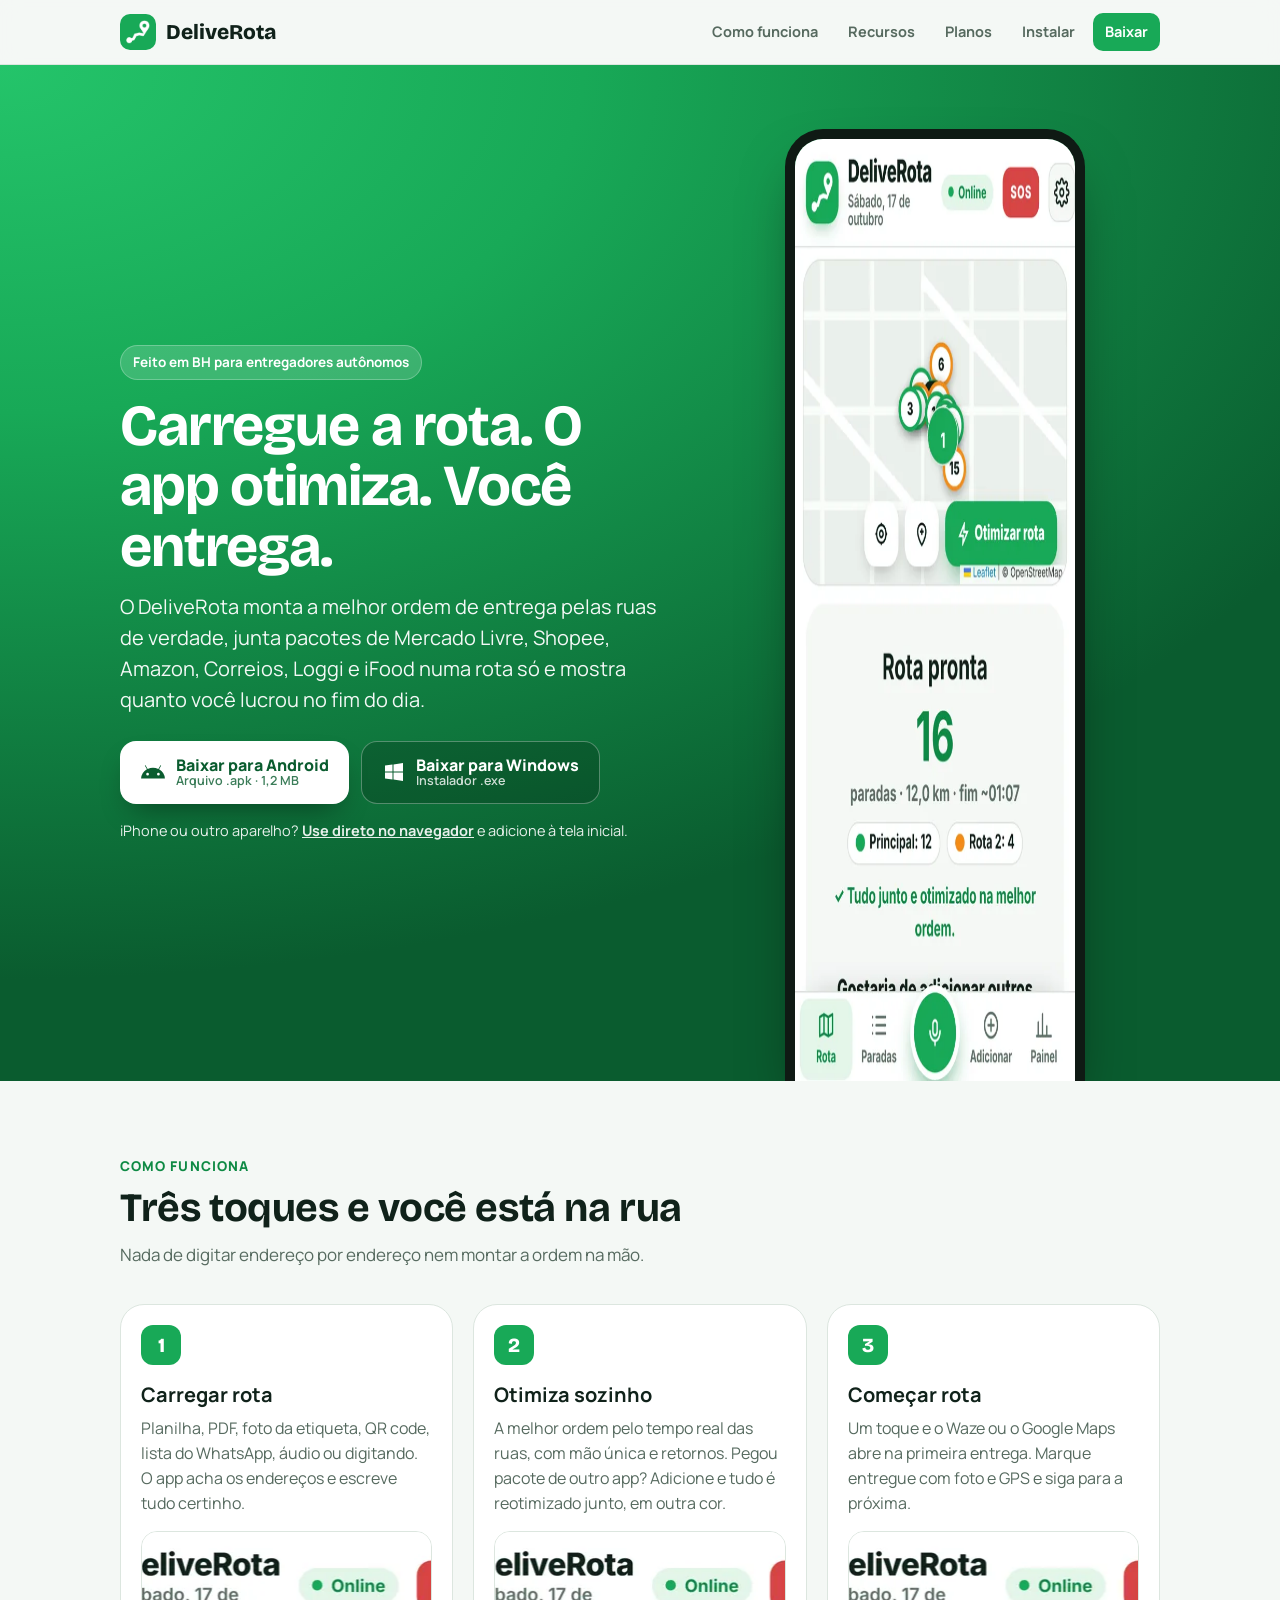
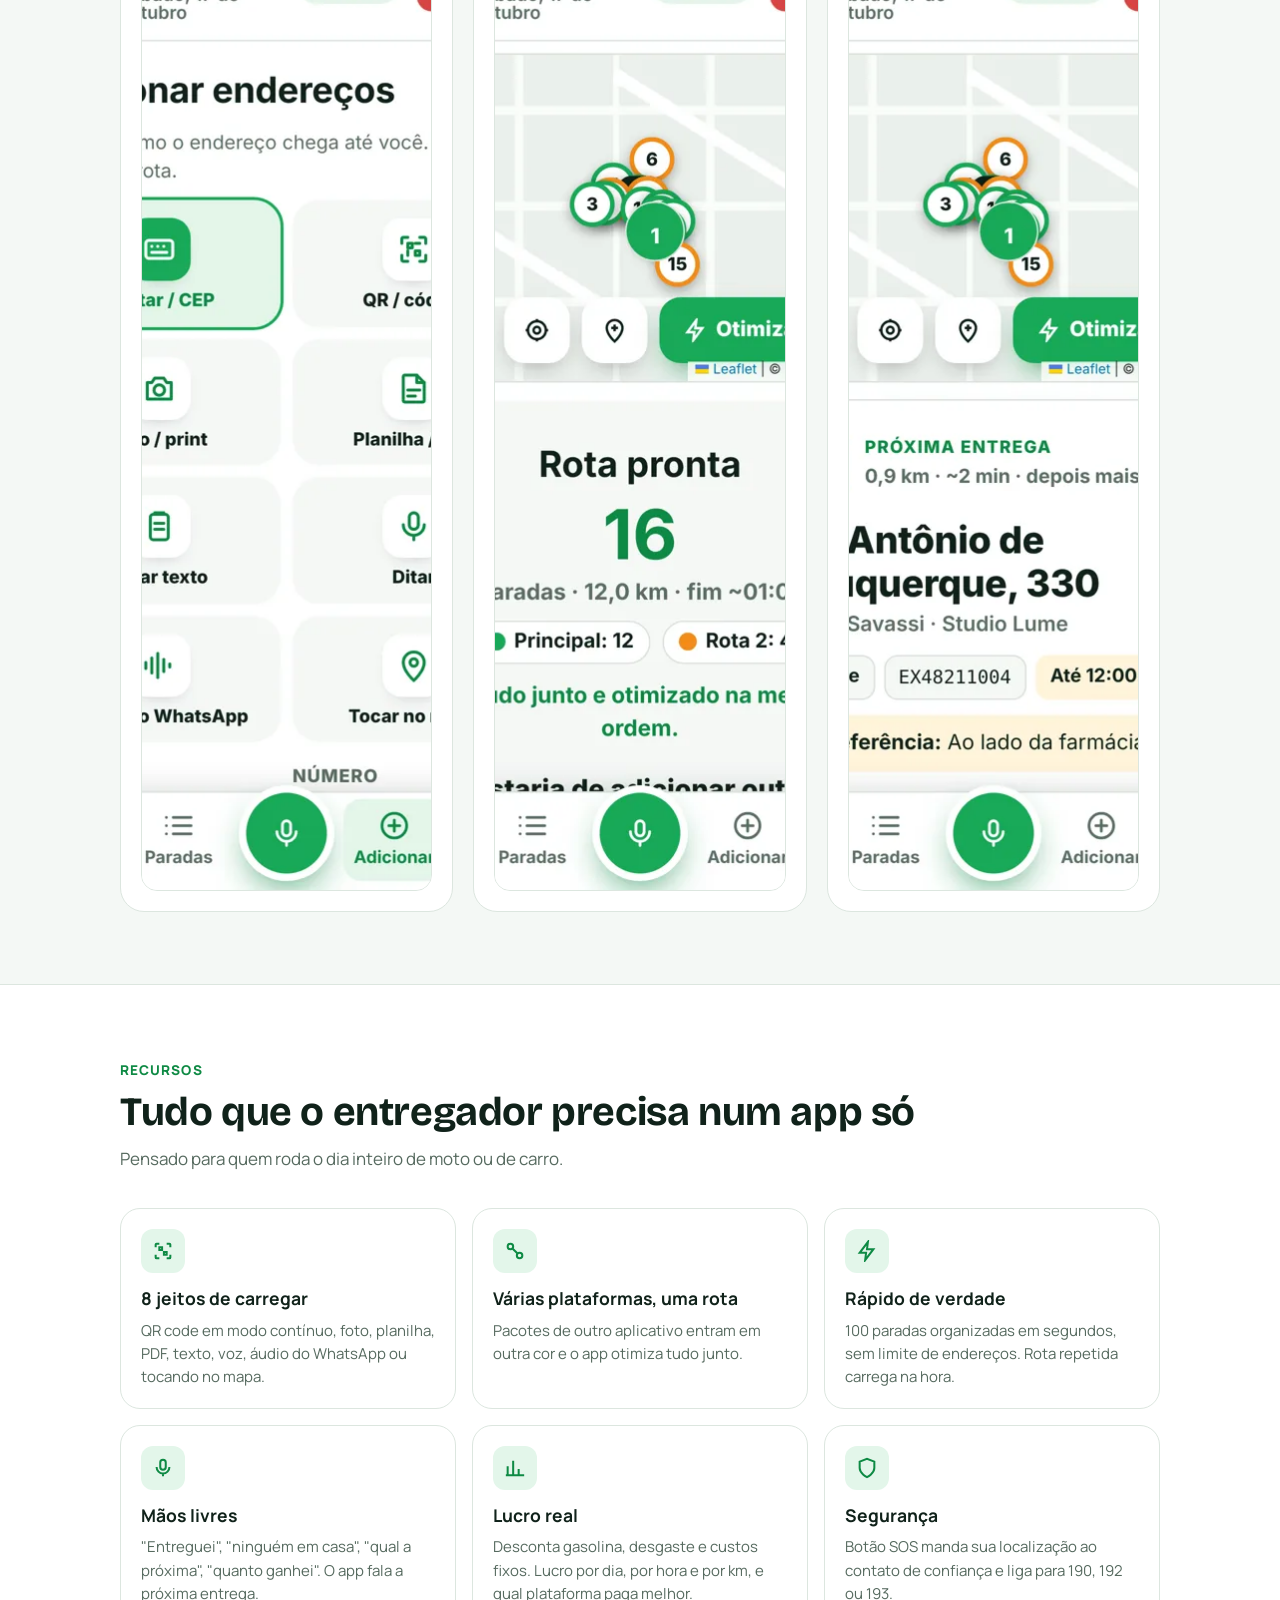
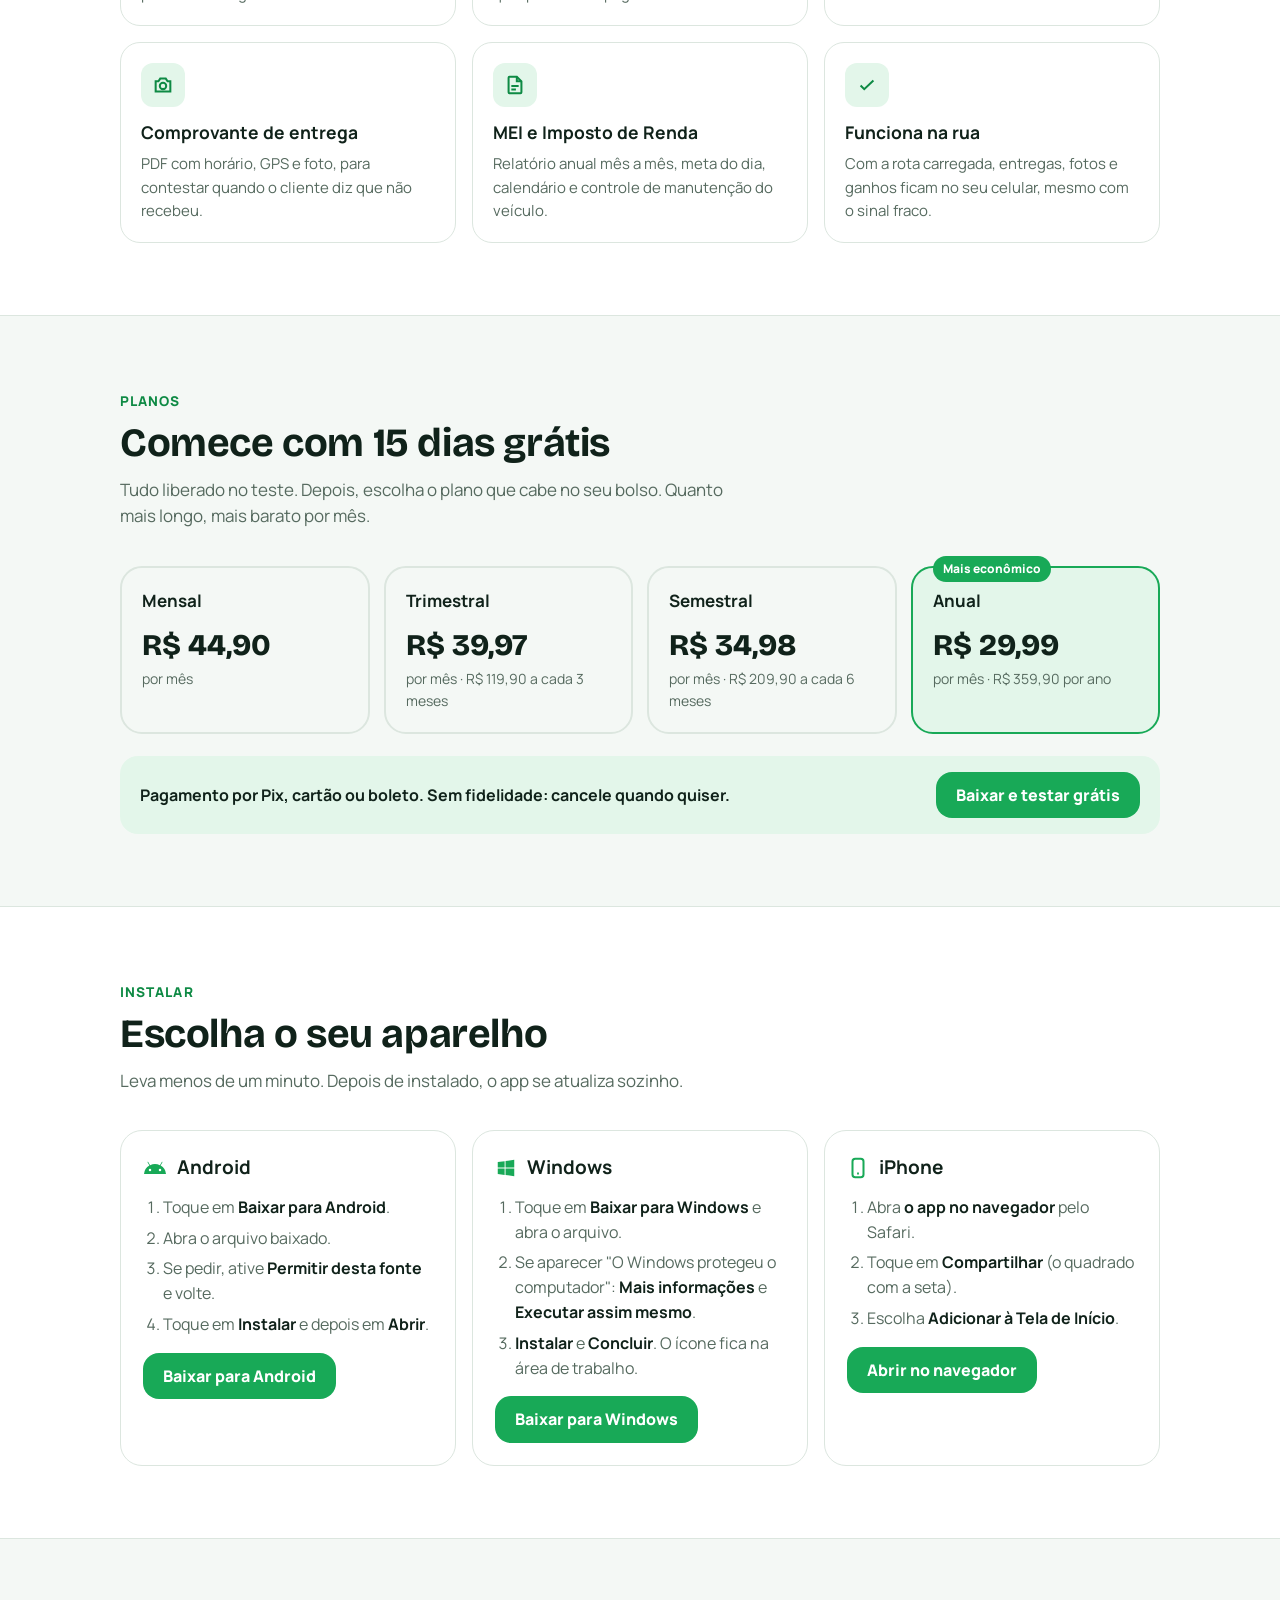
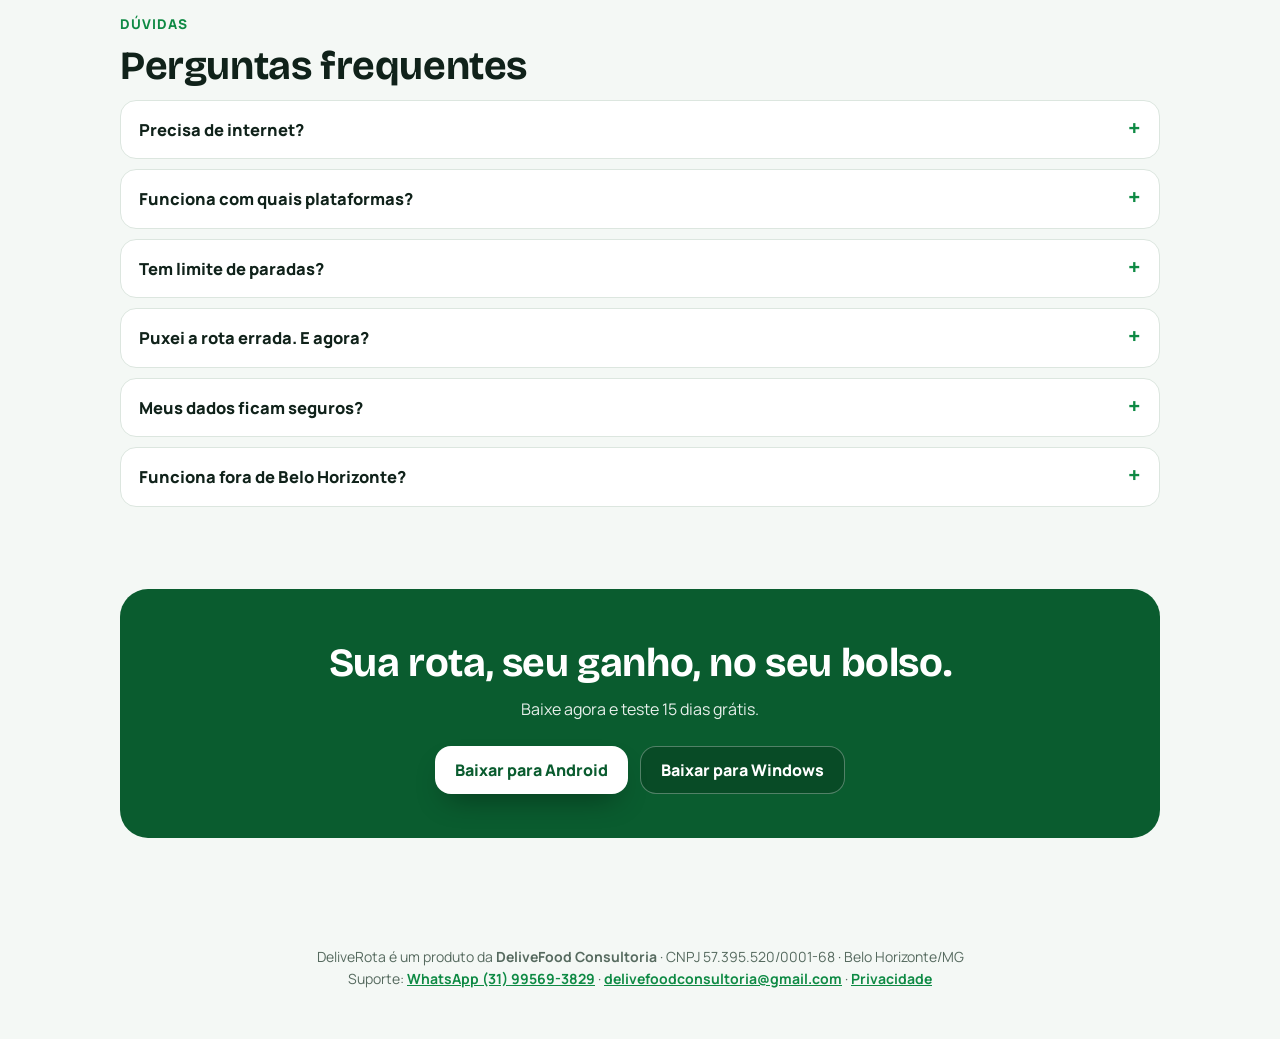
==== baixar/index.html @ e8d003d7 "Página de download do DeliveRota (/baixar) - Apresentação do app, como funciona, recursos, planos, i" ====
<!doctype html>
<html lang="pt-BR">
<head>
<meta charset="utf-8">
<meta name="viewport" content="width=device-width,initial-scale=1">
<title>DeliveRota · App de rotas para entregadores</title>
<meta name="description" content="Carregue a rota por planilha, PDF, foto, QR code ou WhatsApp. O DeliveRota otimiza sozinho pelas ruas e você começa a entregar. Baixe para Android e Windows.">
<meta name="theme-color" content="#18A957">
<link rel="icon" href="../icons/icon-192.png">
<meta property="og:title" content="DeliveRota · App de rotas para entregadores">
<meta property="og:description" content="Carregue a rota, o app otimiza sozinho e você começa a entregar.">
<meta property="og:image" content="https://delivefoodconsultoria2-dotcom.github.io/baixar/img/2-rota-pronta.webp">
<link rel="preconnect" href="https://fonts.googleapis.com"><link rel="preconnect" href="https://fonts.gstatic.com" crossorigin>
<link href="https://fonts.googleapis.com/css2?family=Bricolage+Grotesque:opsz,wght@12..96,700;12..96,800&family=Manrope:wght@500;600;700;800&display=swap" rel="stylesheet">
<style>
:root{--g:#18A957;--gs:#0E8A44;--gd:#0A5C2F;--soft:#E3F6EA;--ink:#10221A;--mut:#566A5F;--bg:#F4F8F5;--card:#fff;--line:#DCE6DF;--org:#F28C18;--disp:"Bricolage Grotesque",system-ui,sans-serif;--body:Manrope,system-ui,-apple-system,"Segoe UI",Roboto,sans-serif;color-scheme:light}
@media (prefers-color-scheme:dark){:root:not([data-theme="light"]){--soft:#12301F;--ink:#E6F1EA;--mut:#9DB2A5;--bg:#0B1510;--card:#14221A;--line:#26382D;--gs:#5BE08F;color-scheme:dark}}
:root[data-theme="dark"]{--soft:#12301F;--ink:#E6F1EA;--mut:#9DB2A5;--bg:#0B1510;--card:#14221A;--line:#26382D;--gs:#5BE08F;color-scheme:dark}
*{box-sizing:border-box}html{scroll-behavior:smooth}
body{margin:0;background:var(--bg);color:var(--ink);font-family:var(--body);line-height:1.55;-webkit-font-smoothing:antialiased}
a{color:inherit}img{max-width:100%;display:block}
.wrap{max-width:1080px;margin:0 auto;padding:0 20px}
header{position:sticky;top:0;z-index:5;background:color-mix(in srgb,var(--bg) 88%,transparent);backdrop-filter:blur(10px);border-bottom:1px solid var(--line)}
header .wrap{display:flex;align-items:center;gap:12px;height:64px}
.brand{display:flex;align-items:center;gap:10px;text-decoration:none;font-family:var(--disp);font-weight:800;font-size:21px}
.brand img{width:36px;height:36px;border-radius:10px}
header nav{margin-left:auto;display:flex;gap:6px;align-items:center}
header nav a{text-decoration:none;font-weight:700;font-size:14.5px;padding:8px 12px;border-radius:10px;color:var(--mut)}
header nav a.cta{background:var(--g);color:#fff}
@media (max-width:640px){header nav a:not(.cta){display:none}}
.hero{background:radial-gradient(120% 90% at 0% 0%,#24C46A 0%,var(--g) 38%,var(--gd) 100%);color:#fff;overflow:hidden}
.hero .wrap{display:grid;grid-template-columns:1.1fr .9fr;gap:40px;align-items:center;padding-top:56px;padding-bottom:0}
.tag{display:inline-block;background:rgba(255,255,255,.16);border:1px solid rgba(255,255,255,.25);padding:6px 12px;border-radius:99px;font-weight:700;font-size:13.5px}
.hero h1{font-family:var(--disp);font-size:clamp(34px,5.4vw,58px);line-height:1.04;margin:16px 0 14px;letter-spacing:-.02em}
.hero p.lead{font-size:clamp(17px,2vw,20px);opacity:.95;margin:0 0 26px;max-width:540px}
.dl{display:flex;flex-wrap:wrap;gap:12px}
.btn{display:inline-flex;align-items:center;gap:10px;text-decoration:none;font-weight:800;border-radius:16px;padding:14px 20px;font-size:16px;line-height:1.15;border:0;cursor:pointer}
.btn small{display:block;font-weight:600;font-size:12.5px;opacity:.8}
.btn.white{background:#fff;color:var(--gd);box-shadow:0 14px 30px -12px rgba(0,0,0,.45)}
.btn.glass{background:rgba(0,0,0,.18);color:#fff;border:1px solid rgba(255,255,255,.3)}
.btn.green{background:var(--g);color:#fff}
.btn svg{flex:none}
.hero .alt{margin-top:16px;font-size:14.5px;opacity:.9}.hero .alt a{font-weight:700}
.phone{justify-self:center;width:min(300px,78vw);border-radius:38px 38px 0 0;border:10px solid #0F1A14;border-bottom:0;overflow:hidden;box-shadow:0 30px 60px -20px rgba(0,0,0,.55);transform:translateY(8px)}
@media (max-width:820px){.hero .wrap{grid-template-columns:1fr;padding-top:40px}.phone{width:min(270px,72vw)}}
section{padding:72px 0}
.kick{color:var(--gs);font-weight:800;font-size:13.5px;letter-spacing:.08em;text-transform:uppercase}
h2{font-family:var(--disp);font-size:clamp(28px,3.6vw,40px);line-height:1.1;margin:8px 0 12px;letter-spacing:-.01em}
.sub{color:var(--mut);font-size:17px;max-width:640px;margin:0 0 36px}
.steps{display:grid;grid-template-columns:repeat(3,1fr);gap:20px}
.step{background:var(--card);border:1px solid var(--line);border-radius:24px;padding:20px;display:flex;flex-direction:column}
.step .n{width:40px;height:40px;border-radius:12px;background:var(--g);color:#fff;display:grid;place-items:center;font-family:var(--disp);font-weight:800;font-size:20px}
.step h3{font-size:20px;margin:14px 0 6px}.step p{color:var(--mut);margin:0 0 16px}
.step img{border-radius:16px;border:1px solid var(--line);margin-top:auto;aspect-ratio:9/12;object-fit:cover;object-position:top}
@media (max-width:820px){.steps{grid-template-columns:1fr}.step img{aspect-ratio:auto;max-height:420px;object-fit:cover}}
.feat{display:grid;grid-template-columns:repeat(3,1fr);gap:16px}
.f{background:var(--card);border:1px solid var(--line);border-radius:20px;padding:20px}
.f .ic{width:44px;height:44px;border-radius:12px;background:var(--soft);color:var(--gs);display:grid;place-items:center;margin-bottom:12px}
.f h3{margin:0 0 6px;font-size:17.5px}.f p{margin:0;color:var(--mut);font-size:15px}
@media (max-width:900px){.feat{grid-template-columns:1fr 1fr}}@media (max-width:560px){.feat{grid-template-columns:1fr}}
.alt-bg{background:var(--card);border-top:1px solid var(--line);border-bottom:1px solid var(--line)}
.plans{display:grid;grid-template-columns:repeat(4,1fr);gap:14px}
.p{border:2px solid var(--line);border-radius:22px;padding:20px;background:var(--bg);position:relative}
.p.best{border-color:var(--g);background:var(--soft)}
.p .badge{position:absolute;top:-12px;left:20px;background:var(--g);color:#fff;font-weight:800;font-size:12px;padding:4px 10px;border-radius:99px}
.p b{font-size:17px}.p .v{font-family:var(--disp);font-size:30px;font-weight:800;margin:8px 0 0}.p .m{color:var(--mut);font-size:14px}
@media (max-width:900px){.plans{grid-template-columns:1fr 1fr}}
.trial{margin-top:22px;display:flex;align-items:center;gap:14px;flex-wrap:wrap;background:var(--soft);border-radius:18px;padding:16px 20px;font-weight:700}
.inst{display:grid;grid-template-columns:repeat(3,1fr);gap:16px}
.i{background:var(--card);border:1px solid var(--line);border-radius:22px;padding:22px}
.i h3{display:flex;align-items:center;gap:10px;margin:0 0 12px;font-size:19px}
.i ol{margin:0 0 16px;padding-left:20px}.i li{margin:6px 0;color:var(--mut)}.i li b{color:var(--ink)}
@media (max-width:900px){.inst{grid-template-columns:1fr}}
details{background:var(--card);border:1px solid var(--line);border-radius:16px;padding:16px 18px;margin-bottom:10px}
summary{cursor:pointer;font-weight:800;font-size:16.5px;list-style:none;display:flex;justify-content:space-between;gap:10px}
summary::after{content:"+";color:var(--gs);font-size:22px;line-height:1}details[open] summary::after{content:"–"}
details p{color:var(--mut);margin:10px 0 0}
.final{background:var(--gd);color:#fff;text-align:center;border-radius:28px;padding:44px 22px}
.final h2{color:#fff}.final p{opacity:.9;margin:0 0 24px}.final .dl{justify-content:center}
footer{padding:36px 0 50px;color:var(--mut);font-size:14px;text-align:center}
footer a{font-weight:700;color:var(--gs)}
</style>
</head>
<body>
<header><div class="wrap">
  <a class="brand" href="#"><img src="../icons/icon-192.png" alt="">DeliveRota</a>
  <nav><a href="#como">Como funciona</a><a href="#recursos">Recursos</a><a href="#planos">Planos</a><a href="#instalar">Instalar</a><a class="cta" href="#instalar">Baixar</a></nav>
</div></header>

<div class="hero"><div class="wrap">
  <div>
    <span class="tag">Feito em BH para entregadores autônomos</span>
    <h1>Carregue a rota. O app otimiza. Você entrega.</h1>
    <p class="lead">O DeliveRota monta a melhor ordem de entrega pelas ruas de verdade, junta pacotes de Mercado Livre, Shopee, Amazon, Correios, Loggi e iFood numa rota só e mostra quanto você lucrou no fim do dia.</p>
    <div class="dl">
      <a class="btn white" href="DeliveRota.apk" download><svg width="26" height="26" viewBox="0 0 24 24" fill="currentColor"><path d="M17.6 9.48l1.84-3.18a.38.38 0 00-.66-.38l-1.86 3.22a11.4 11.4 0 00-9.84 0L5.22 5.92a.38.38 0 00-.66.38L6.4 9.48A10.8 10.8 0 001 18h22a10.8 10.8 0 00-5.4-8.52zM7 15.25a1.25 1.25 0 110-2.5 1.25 1.25 0 010 2.5zm10 0a1.25 1.25 0 110-2.5 1.25 1.25 0 010 2.5z"/></svg><span>Baixar para Android<small>Arquivo .apk · 1,2 MB</small></span></a>
      <a class="btn glass" href="DeliveRota-Instalador.exe" download><svg width="24" height="24" viewBox="0 0 24 24" fill="currentColor"><path d="M3 5.5l7.5-1v7H3v-6zm8.5-1.1L21 3v8.5h-9.5V4.4zM3 12.5h7.5v7L3 18.5v-6zm8.5 0H21V21l-9.5-1.4v-7.1z"/></svg><span>Baixar para Windows<small>Instalador .exe</small></span></a>
    </div>
    <p class="alt">iPhone ou outro aparelho? <a href="../">Use direto no navegador</a> e adicione à tela inicial.</p>
  </div>
  <img class="phone" src="img/2-rota-pronta.webp" alt="Tela do DeliveRota com a rota pronta: 16 paradas, rota principal em verde e rota 2 em laranja" width="540" height="960">
</div></div>

<section id="como"><div class="wrap">
  <span class="kick">Como funciona</span>
  <h2>Três toques e você está na rua</h2>
  <p class="sub">Nada de digitar endereço por endereço nem montar a ordem na mão.</p>
  <div class="steps">
    <div class="step"><span class="n">1</span><h3>Carregar rota</h3><p>Planilha, PDF, foto da etiqueta, QR code, lista do WhatsApp, áudio ou digitando. O app acha os endereços e escreve tudo certinho.</p><img src="img/4-adicionar.webp" alt="Formas de carregar a rota" loading="lazy" width="540" height="960"></div>
    <div class="step"><span class="n">2</span><h3>Otimiza sozinho</h3><p>A melhor ordem pelo tempo real das ruas, com mão única e retornos. Pegou pacote de outro app? Adicione e tudo é reotimizado junto, em outra cor.</p><img src="img/2-rota-pronta.webp" alt="Rota pronta e otimizada" loading="lazy" width="540" height="960"></div>
    <div class="step"><span class="n">3</span><h3>Começar rota</h3><p>Um toque e o Waze ou o Google Maps abre na primeira entrega. Marque entregue com foto e GPS e siga para a próxima.</p><img src="img/3-proxima-entrega.webp" alt="Próxima entrega com botão de navegar" loading="lazy" width="540" height="960"></div>
  </div>
</div></section>

<section id="recursos" class="alt-bg"><div class="wrap">
  <span class="kick">Recursos</span>
  <h2>Tudo que o entregador precisa num app só</h2>
  <p class="sub">Pensado para quem roda o dia inteiro de moto ou de carro.</p>
  <div class="feat">
    <div class="f"><div class="ic"><svg width="22" height="22" viewBox="0 0 24 24" fill="none" stroke="currentColor" stroke-width="2.2"><path d="M4 8V5a1 1 0 011-1h3M16 4h3a1 1 0 011 1v3M20 16v3a1 1 0 01-1 1h-3M8 20H5a1 1 0 01-1-1v-3"/><path d="M8 8h3v3H8zM13 13h3v3h-3z"/></svg></div><h3>8 jeitos de carregar</h3><p>QR code em modo contínuo, foto, planilha, PDF, texto, voz, áudio do WhatsApp ou tocando no mapa.</p></div>
    <div class="f"><div class="ic"><svg width="22" height="22" viewBox="0 0 24 24" fill="none" stroke="currentColor" stroke-width="2.2"><circle cx="7" cy="7" r="3"/><circle cx="17" cy="17" r="3"/><path d="M9.5 9.5l5 5"/></svg></div><h3>Várias plataformas, uma rota</h3><p>Pacotes de outro aplicativo entram em outra cor e o app otimiza tudo junto.</p></div>
    <div class="f"><div class="ic"><svg width="22" height="22" viewBox="0 0 24 24" fill="none" stroke="currentColor" stroke-width="2.2"><path d="M13 2L4 14h7l-1 8 9-12h-7z"/></svg></div><h3>Rápido de verdade</h3><p>100 paradas organizadas em segundos, sem limite de endereços. Rota repetida carrega na hora.</p></div>
    <div class="f"><div class="ic"><svg width="22" height="22" viewBox="0 0 24 24" fill="none" stroke="currentColor" stroke-width="2.2"><rect x="9" y="3" width="6" height="11" rx="3"/><path d="M5 11a7 7 0 0014 0M12 18v3"/></svg></div><h3>Mãos livres</h3><p>"Entreguei", "ninguém em casa", "qual a próxima", "quanto ganhei". O app fala a próxima entrega.</p></div>
    <div class="f"><div class="ic"><svg width="22" height="22" viewBox="0 0 24 24" fill="none" stroke="currentColor" stroke-width="2.2"><path d="M4 20V10M10 20V4M16 20v-7M22 20H2"/></svg></div><h3>Lucro real</h3><p>Desconta gasolina, desgaste e custos fixos. Lucro por dia, por hora e por km, e qual plataforma paga melhor.</p></div>
    <div class="f"><div class="ic"><svg width="22" height="22" viewBox="0 0 24 24" fill="none" stroke="currentColor" stroke-width="2.2"><path d="M12 22s8-4 8-10V5l-8-3-8 3v7c0 6 8 10 8 10z"/></svg></div><h3>Segurança</h3><p>Botão SOS manda sua localização ao contato de confiança e liga para 190, 192 ou 193.</p></div>
    <div class="f"><div class="ic"><svg width="22" height="22" viewBox="0 0 24 24" fill="none" stroke="currentColor" stroke-width="2.2"><path d="M4 8h3l2-3h6l2 3h3v11H4z"/><circle cx="12" cy="13" r="3.5"/></svg></div><h3>Comprovante de entrega</h3><p>PDF com horário, GPS e foto, para contestar quando o cliente diz que não recebeu.</p></div>
    <div class="f"><div class="ic"><svg width="22" height="22" viewBox="0 0 24 24" fill="none" stroke="currentColor" stroke-width="2.2"><path d="M14 3H6a1 1 0 00-1 1v16a1 1 0 001 1h12a1 1 0 001-1V8z"/><path d="M14 3v5h5M8 13h8M8 17h5"/></svg></div><h3>MEI e Imposto de Renda</h3><p>Relatório anual mês a mês, meta do dia, calendário e controle de manutenção do veículo.</p></div>
    <div class="f"><div class="ic"><svg width="22" height="22" viewBox="0 0 24 24" fill="none" stroke="currentColor" stroke-width="2.2"><path d="M5 12.5l4 4L19 7"/></svg></div><h3>Funciona na rua</h3><p>Com a rota carregada, entregas, fotos e ganhos ficam no seu celular, mesmo com o sinal fraco.</p></div>
  </div>
</div></section>

<section id="planos"><div class="wrap">
  <span class="kick">Planos</span>
  <h2>Comece com 15 dias grátis</h2>
  <p class="sub">Tudo liberado no teste. Depois, escolha o plano que cabe no seu bolso. Quanto mais longo, mais barato por mês.</p>
  <div class="plans">
    <div class="p"><b>Mensal</b><div class="v">R$ 44,90</div><div class="m">por mês</div></div>
    <div class="p"><b>Trimestral</b><div class="v">R$ 39,97</div><div class="m">por mês · R$ 119,90 a cada 3 meses</div></div>
    <div class="p"><b>Semestral</b><div class="v">R$ 34,98</div><div class="m">por mês · R$ 209,90 a cada 6 meses</div></div>
    <div class="p best"><span class="badge">Mais econômico</span><b>Anual</b><div class="v">R$ 29,99</div><div class="m">por mês · R$ 359,90 por ano</div></div>
  </div>
  <div class="trial"><span>Pagamento por Pix, cartão ou boleto. Sem fidelidade: cancele quando quiser.</span><a class="btn green" href="#instalar" style="margin-left:auto">Baixar e testar grátis</a></div>
</div></section>

<section id="instalar" class="alt-bg"><div class="wrap">
  <span class="kick">Instalar</span>
  <h2>Escolha o seu aparelho</h2>
  <p class="sub">Leva menos de um minuto. Depois de instalado, o app se atualiza sozinho.</p>
  <div class="inst">
    <div class="i"><h3><svg width="24" height="24" viewBox="0 0 24 24" fill="var(--g)"><path d="M17.6 9.48l1.84-3.18a.38.38 0 00-.66-.38l-1.86 3.22a11.4 11.4 0 00-9.84 0L5.22 5.92a.38.38 0 00-.66.38L6.4 9.48A10.8 10.8 0 001 18h22a10.8 10.8 0 00-5.4-8.52zM7 15.25a1.25 1.25 0 110-2.5 1.25 1.25 0 010 2.5zm10 0a1.25 1.25 0 110-2.5 1.25 1.25 0 010 2.5z"/></svg>Android</h3>
      <ol><li>Toque em <b>Baixar para Android</b>.</li><li>Abra o arquivo baixado.</li><li>Se pedir, ative <b>Permitir desta fonte</b> e volte.</li><li>Toque em <b>Instalar</b> e depois em <b>Abrir</b>.</li></ol>
      <a class="btn green" href="DeliveRota.apk" download>Baixar para Android</a></div>
    <div class="i"><h3><svg width="22" height="22" viewBox="0 0 24 24" fill="var(--g)"><path d="M3 5.5l7.5-1v7H3v-6zm8.5-1.1L21 3v8.5h-9.5V4.4zM3 12.5h7.5v7L3 18.5v-6zm8.5 0H21V21l-9.5-1.4v-7.1z"/></svg>Windows</h3>
      <ol><li>Toque em <b>Baixar para Windows</b> e abra o arquivo.</li><li>Se aparecer "O Windows protegeu o computador": <b>Mais informações</b> e <b>Executar assim mesmo</b>.</li><li><b>Instalar</b> e <b>Concluir</b>. O ícone fica na área de trabalho.</li></ol>
      <a class="btn green" href="DeliveRota-Instalador.exe" download>Baixar para Windows</a></div>
    <div class="i"><h3><svg width="22" height="22" viewBox="0 0 24 24" fill="none" stroke="var(--g)" stroke-width="2.2"><rect x="6" y="2" width="12" height="20" rx="3"/><path d="M11 18h2"/></svg>iPhone</h3>
      <ol><li>Abra <b>o app no navegador</b> pelo Safari.</li><li>Toque em <b>Compartilhar</b> (o quadrado com a seta).</li><li>Escolha <b>Adicionar à Tela de Início</b>.</li></ol>
      <a class="btn green" href="../">Abrir no navegador</a></div>
  </div>
</div></section>

<section id="duvidas"><div class="wrap">
  <span class="kick">Dúvidas</span>
  <h2>Perguntas frequentes</h2>
  <details><summary>Precisa de internet?</summary><p>Para carregar a rota e ver o mapa, sim. Depois que a rota está pronta, marcar entregas, fotos e ganhos funcionam no celular mesmo com o sinal fraco. Dica: carregue a rota antes de sair, no Wi-Fi.</p></details>
  <details><summary>Funciona com quais plataformas?</summary><p>Com qualquer uma: Mercado Livre, Shopee, Amazon, Correios, Loggi, iFood e outras. Cada lote que você adiciona depois aparece numa cor diferente na mesma rota.</p></details>
  <details><summary>Tem limite de paradas?</summary><p>Não. O app organiza 100 paradas em segundos e aceita mais se precisar.</p></details>
  <details><summary>Puxei a rota errada. E agora?</summary><p>Toque em Cancelar rota (dois toques para confirmar) e carregue outra. No meio da rota, ele tira só as entregas que faltam e mantém as já feitas no seu ganho do dia.</p></details>
  <details><summary>Meus dados ficam seguros?</summary><p>Suas entregas, fotos e ganhos ficam guardados no seu próprio aparelho. O nome e o e-mail da conta servem só para o login. Veja a <a href="../politica-de-privacidade.html">política de privacidade</a>.</p></details>
  <details><summary>Funciona fora de Belo Horizonte?</summary><p>Sim. O app começa configurado para BH e Grande BH, mas você troca a cidade em Configurações.</p></details>
</div></section>

<section style="padding-top:0"><div class="wrap">
  <div class="final"><h2>Sua rota, seu ganho, no seu bolso.</h2><p>Baixe agora e teste 15 dias grátis.</p>
    <div class="dl"><a class="btn white" href="DeliveRota.apk" download>Baixar para Android</a><a class="btn glass" href="DeliveRota-Instalador.exe" download>Baixar para Windows</a></div></div>
</div></section>

<footer><div class="wrap">
  DeliveRota é um produto da <b>DeliveFood Consultoria</b> · CNPJ 57.395.520/0001-68 · Belo Horizonte/MG<br>
  Suporte: <a href="https://wa.me/5531995693829">WhatsApp (31) 99569-3829</a> · <a href="mailto:delivefoodconsultoria@gmail.com">delivefoodconsultoria@gmail.com</a> · <a href="../politica-de-privacidade.html">Privacidade</a>
</div></footer>
</body>
</html>
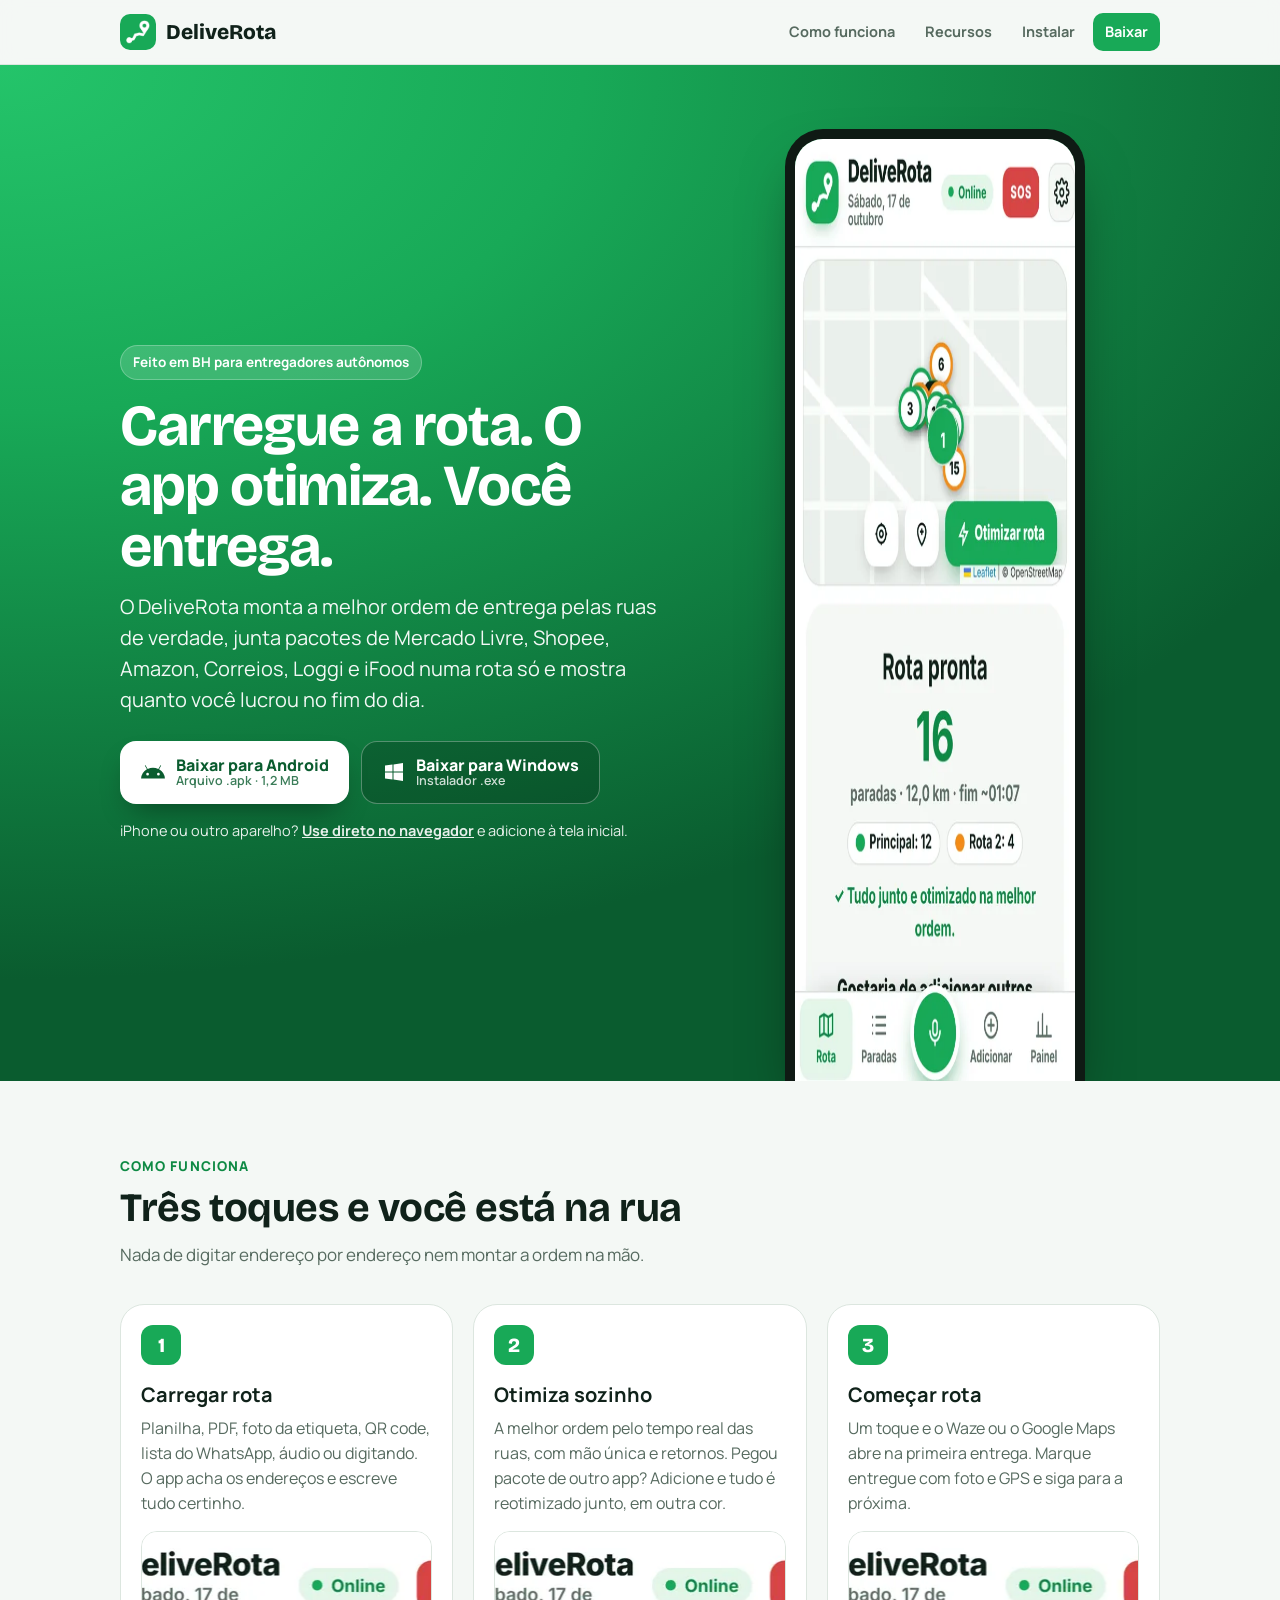
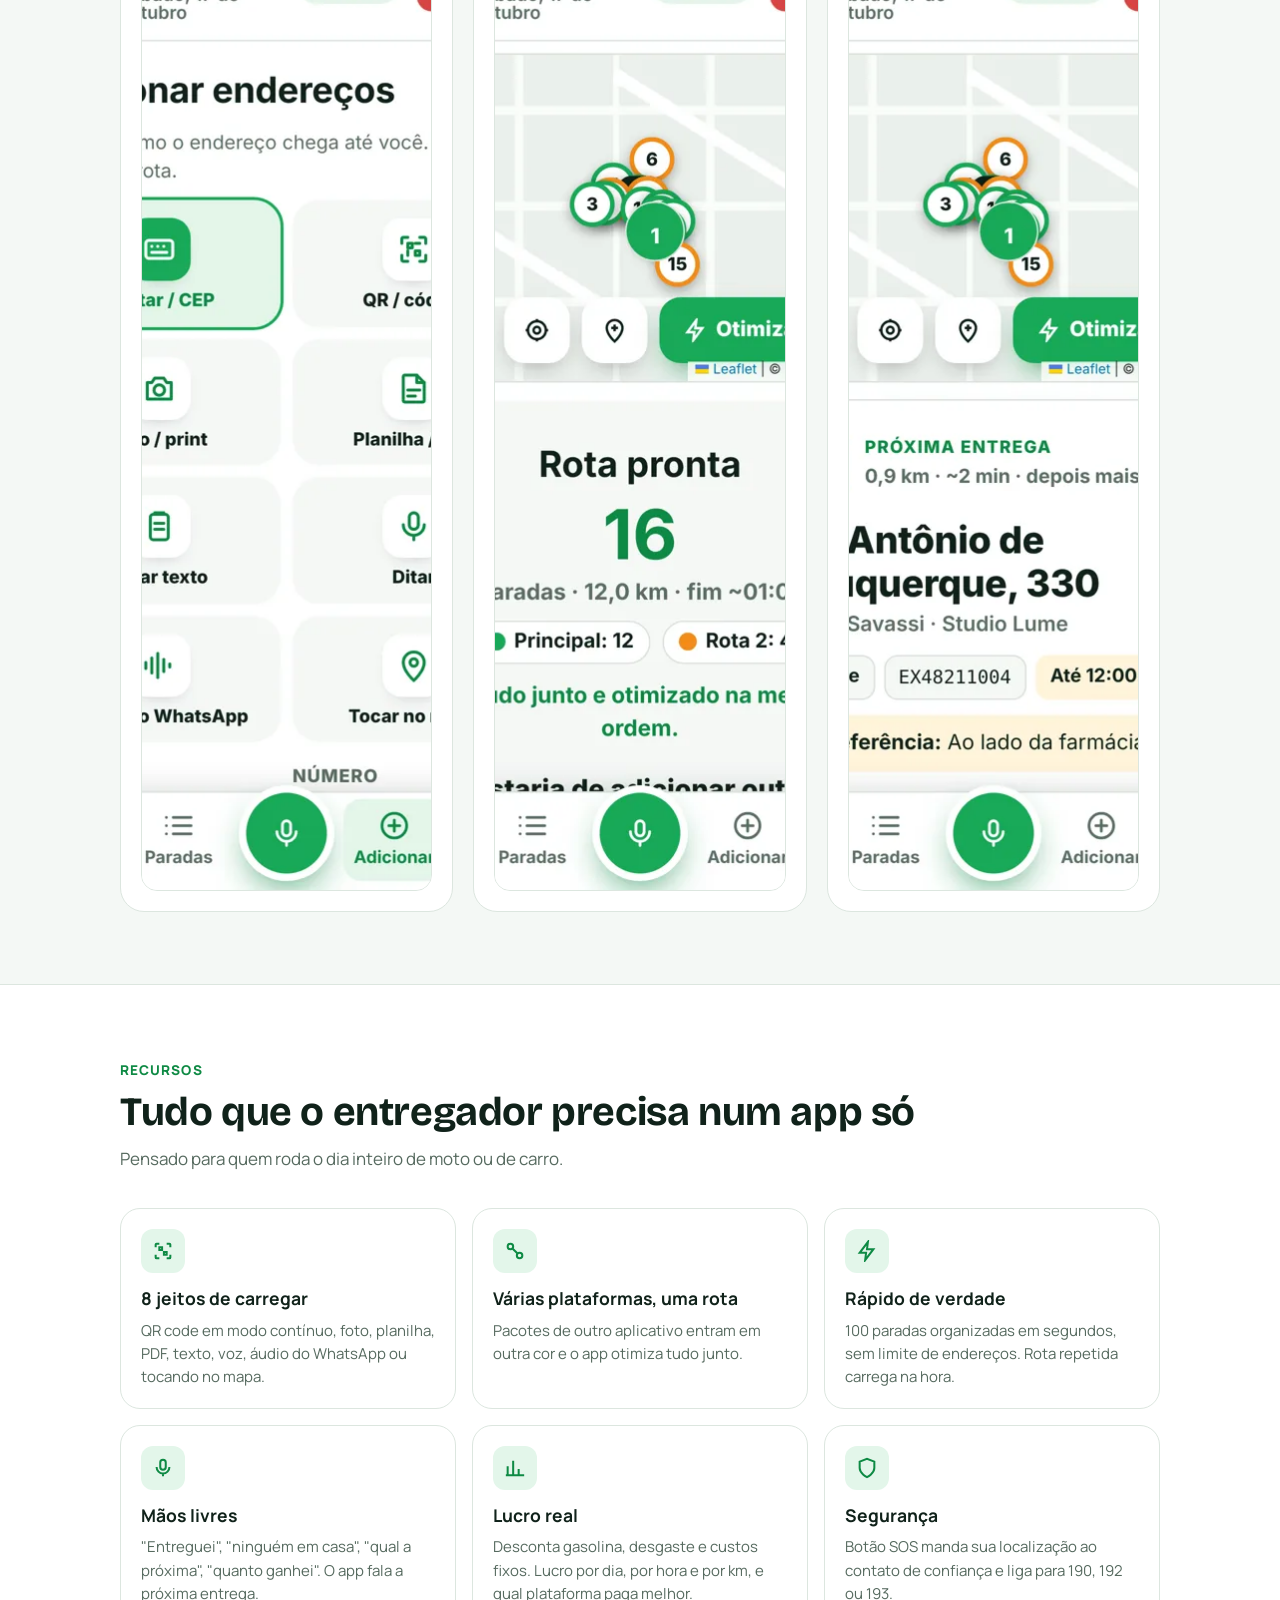
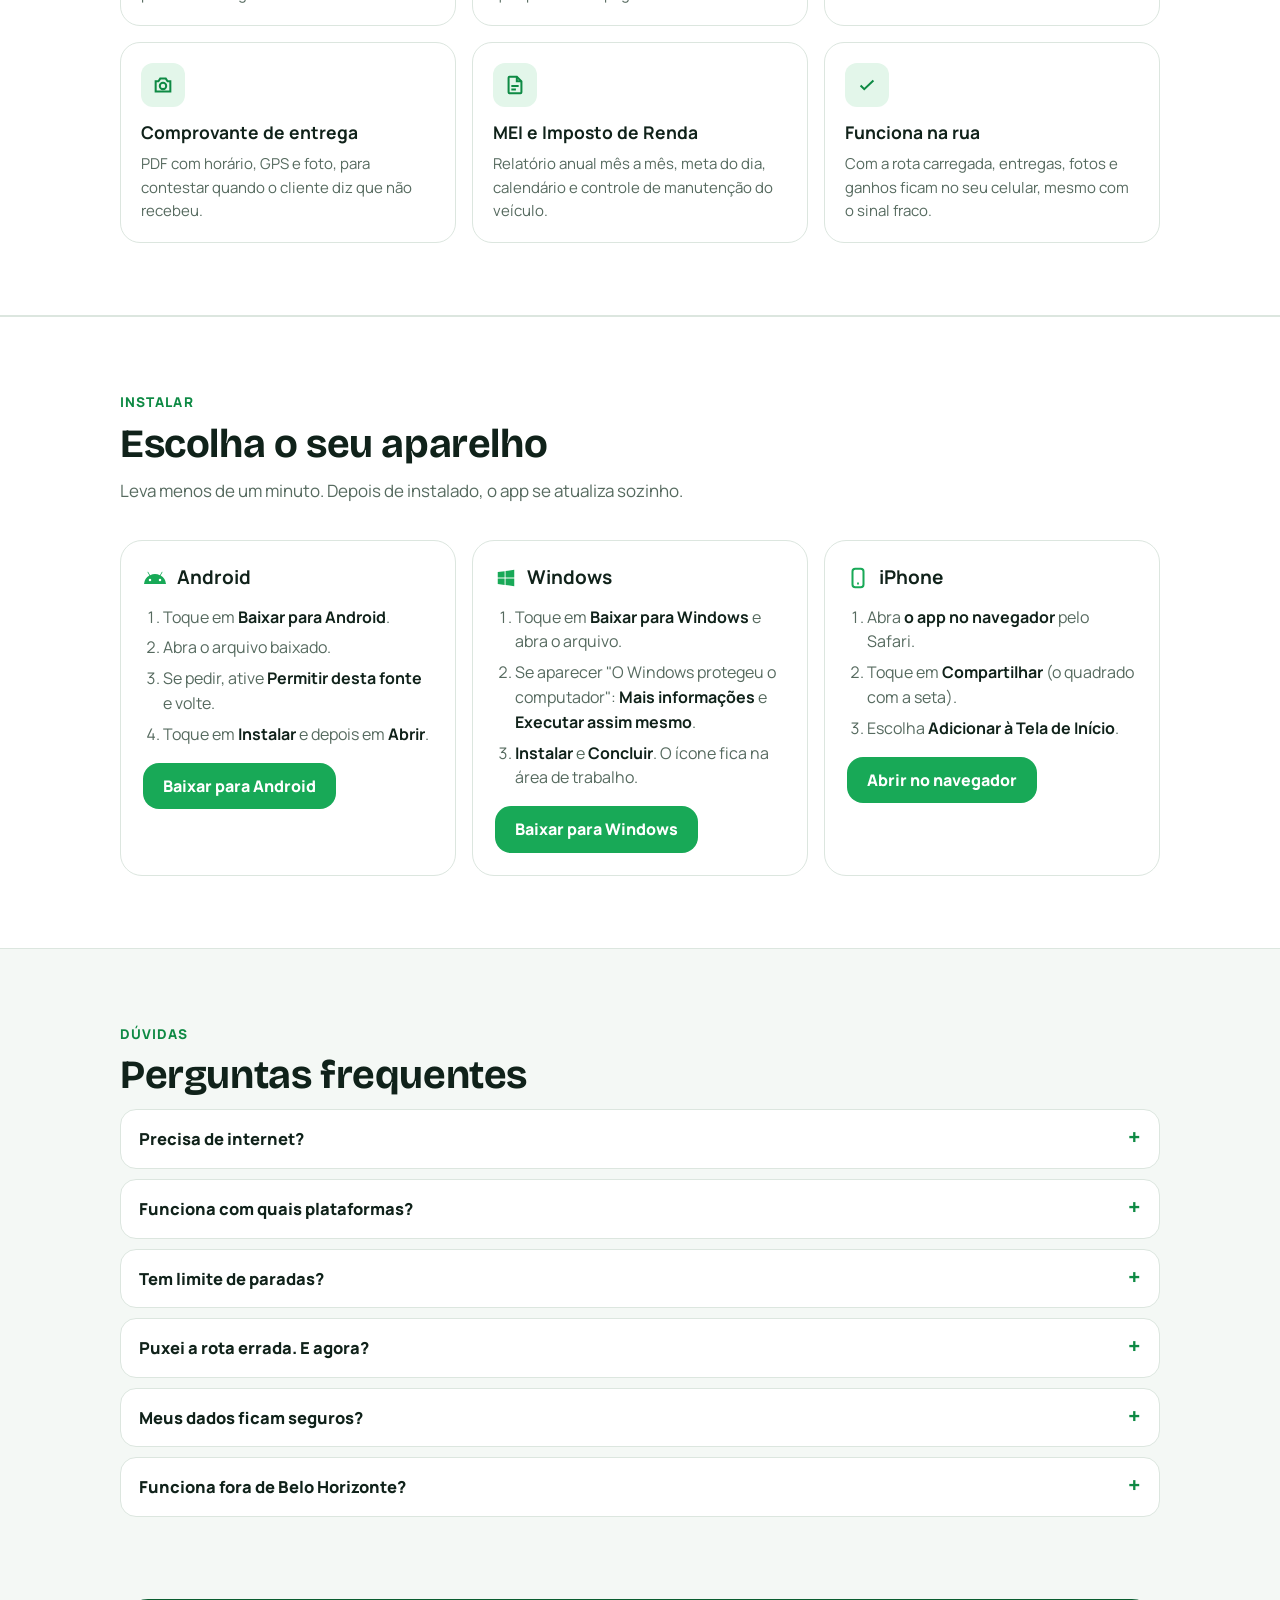
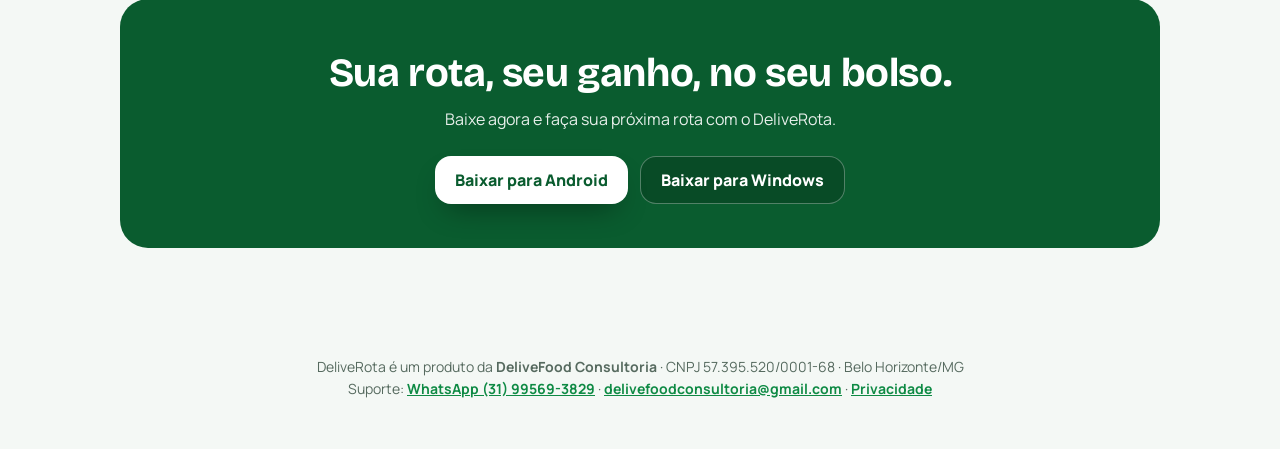
==== commit 298ebf21: "Página de download: tira os planos por enquanto Co-Authored-By: Claude Opus 5.5 <noreply@anthropic.c" ====
--- a/baixar/index.html
+++ b/baixar/index.html
@@ -84,7 +84,7 @@
 <body>
 <header><div class="wrap">
   <a class="brand" href="#"><img src="../icons/icon-192.png" alt="">DeliveRota</a>
-  <nav><a href="#como">Como funciona</a><a href="#recursos">Recursos</a><a href="#planos">Planos</a><a href="#instalar">Instalar</a><a class="cta" href="#instalar">Baixar</a></nav>
+  <nav><a href="#como">Como funciona</a><a href="#recursos">Recursos</a><a href="#instalar">Instalar</a><a class="cta" href="#instalar">Baixar</a></nav>
 </div></header>
 
 <div class="hero"><div class="wrap">
@@ -129,19 +129,6 @@
   </div>
 </div></section>
 
-<section id="planos"><div class="wrap">
-  <span class="kick">Planos</span>
-  <h2>Comece com 15 dias grátis</h2>
-  <p class="sub">Tudo liberado no teste. Depois, escolha o plano que cabe no seu bolso. Quanto mais longo, mais barato por mês.</p>
-  <div class="plans">
-    <div class="p"><b>Mensal</b><div class="v">R$ 44,90</div><div class="m">por mês</div></div>
-    <div class="p"><b>Trimestral</b><div class="v">R$ 39,97</div><div class="m">por mês · R$ 119,90 a cada 3 meses</div></div>
-    <div class="p"><b>Semestral</b><div class="v">R$ 34,98</div><div class="m">por mês · R$ 209,90 a cada 6 meses</div></div>
-    <div class="p best"><span class="badge">Mais econômico</span><b>Anual</b><div class="v">R$ 29,99</div><div class="m">por mês · R$ 359,90 por ano</div></div>
-  </div>
-  <div class="trial"><span>Pagamento por Pix, cartão ou boleto. Sem fidelidade: cancele quando quiser.</span><a class="btn green" href="#instalar" style="margin-left:auto">Baixar e testar grátis</a></div>
-</div></section>
-
 <section id="instalar" class="alt-bg"><div class="wrap">
   <span class="kick">Instalar</span>
   <h2>Escolha o seu aparelho</h2>
@@ -171,7 +158,7 @@
 </div></section>
 
 <section style="padding-top:0"><div class="wrap">
-  <div class="final"><h2>Sua rota, seu ganho, no seu bolso.</h2><p>Baixe agora e teste 15 dias grátis.</p>
+  <div class="final"><h2>Sua rota, seu ganho, no seu bolso.</h2><p>Baixe agora e faça sua próxima rota com o DeliveRota.</p>
     <div class="dl"><a class="btn white" href="DeliveRota.apk" download>Baixar para Android</a><a class="btn glass" href="DeliveRota-Instalador.exe" download>Baixar para Windows</a></div></div>
 </div></section>
 
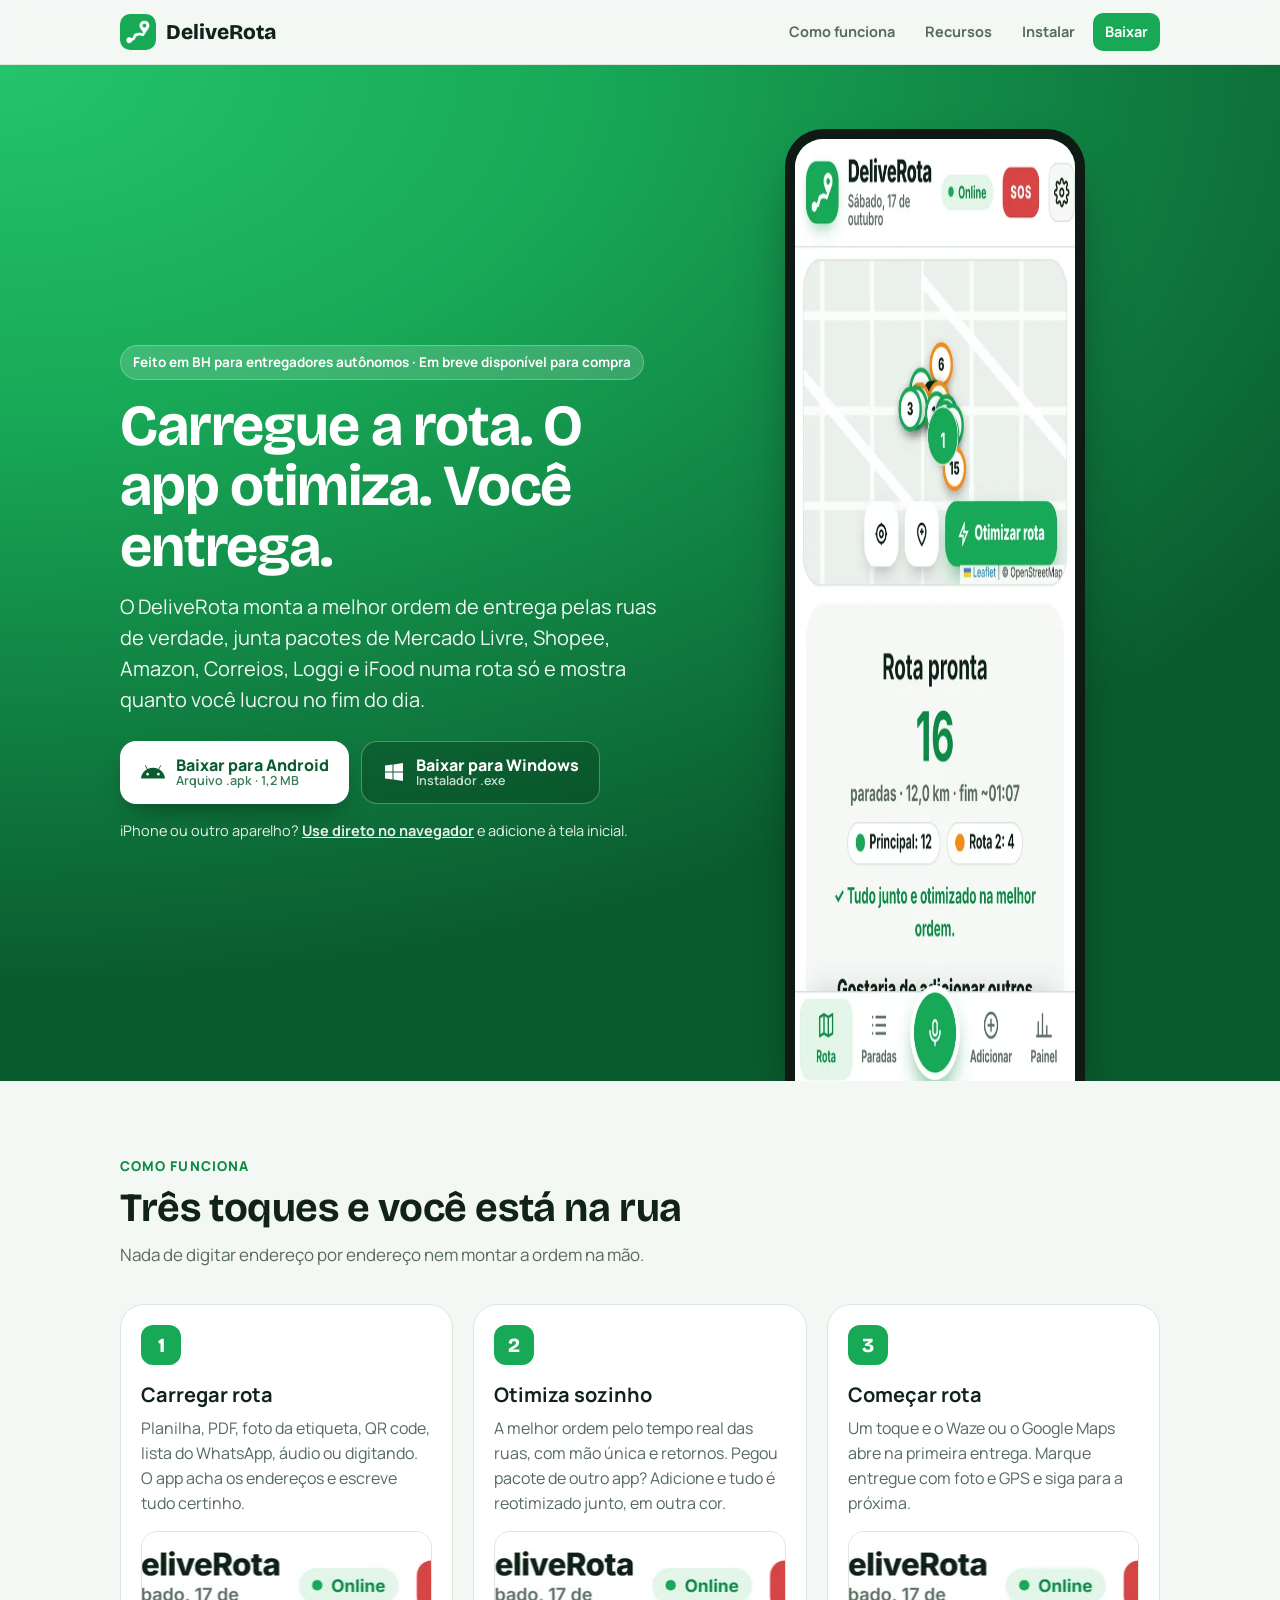
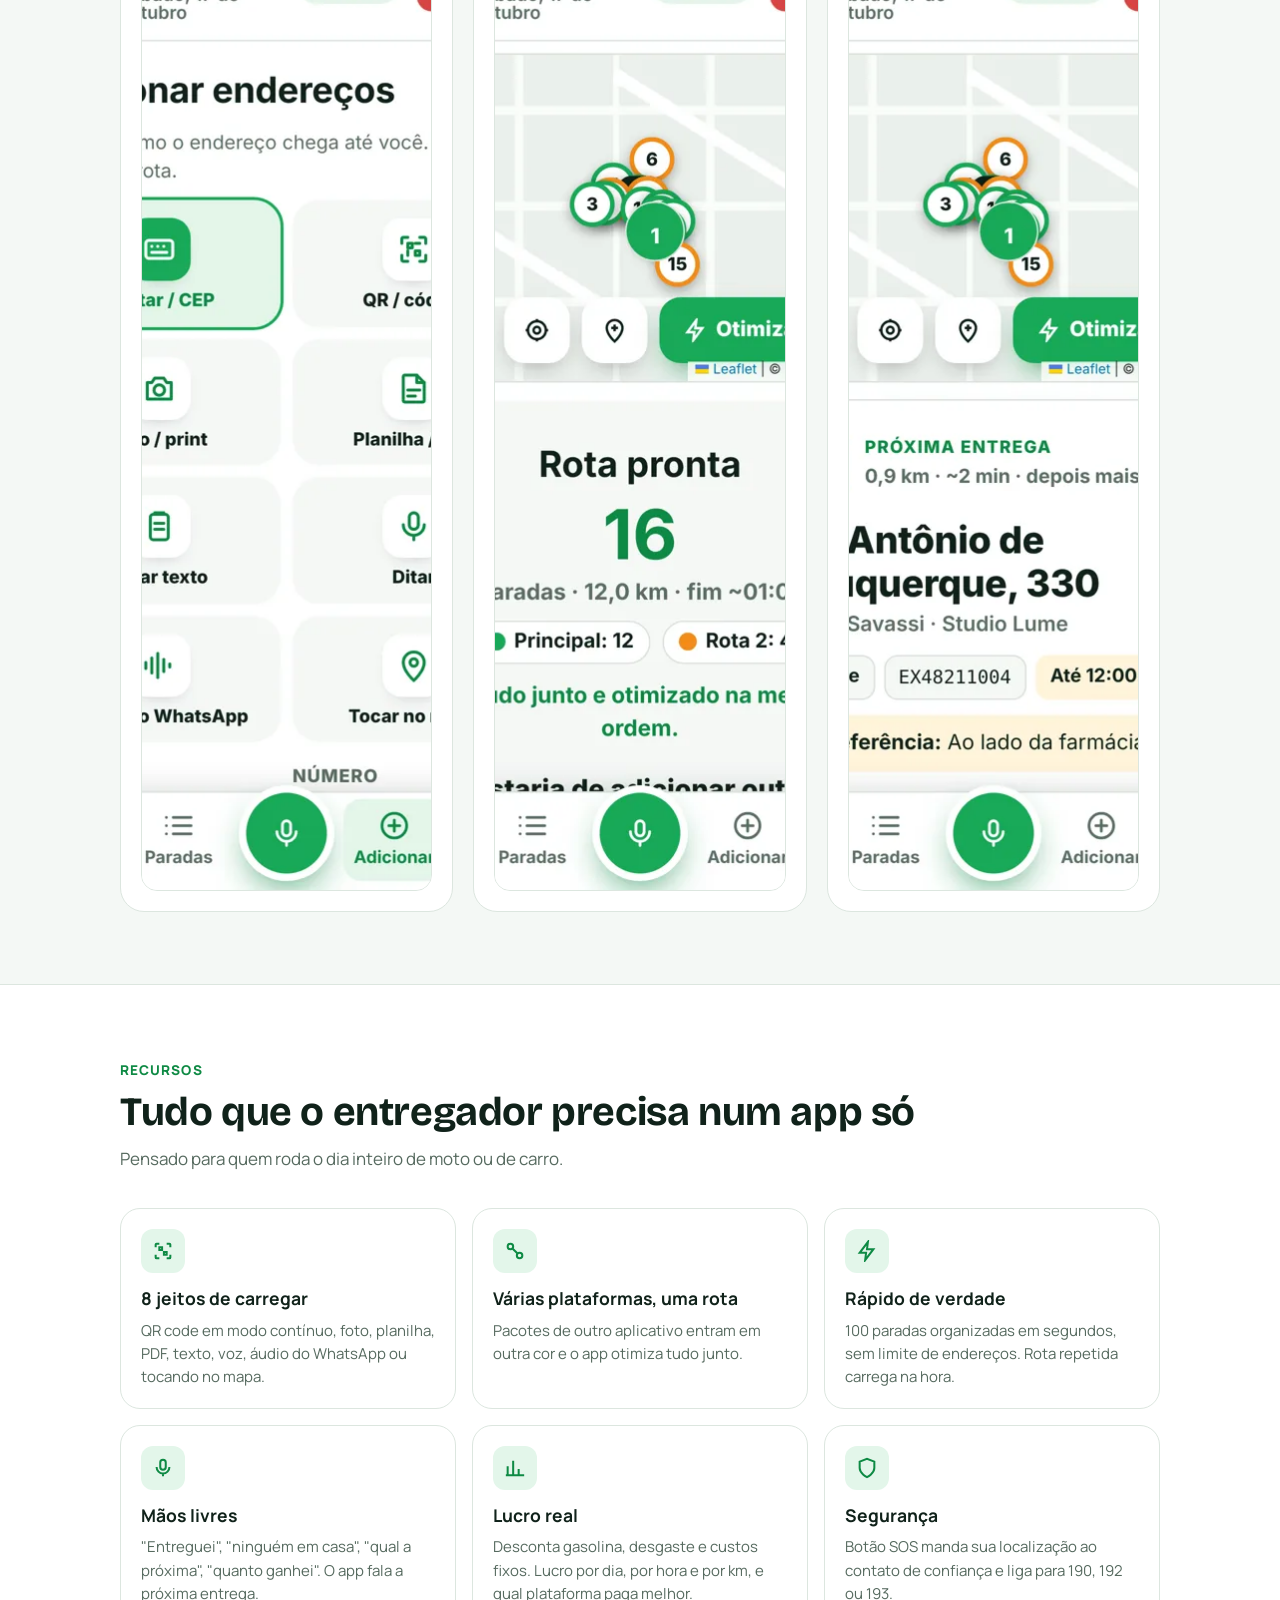
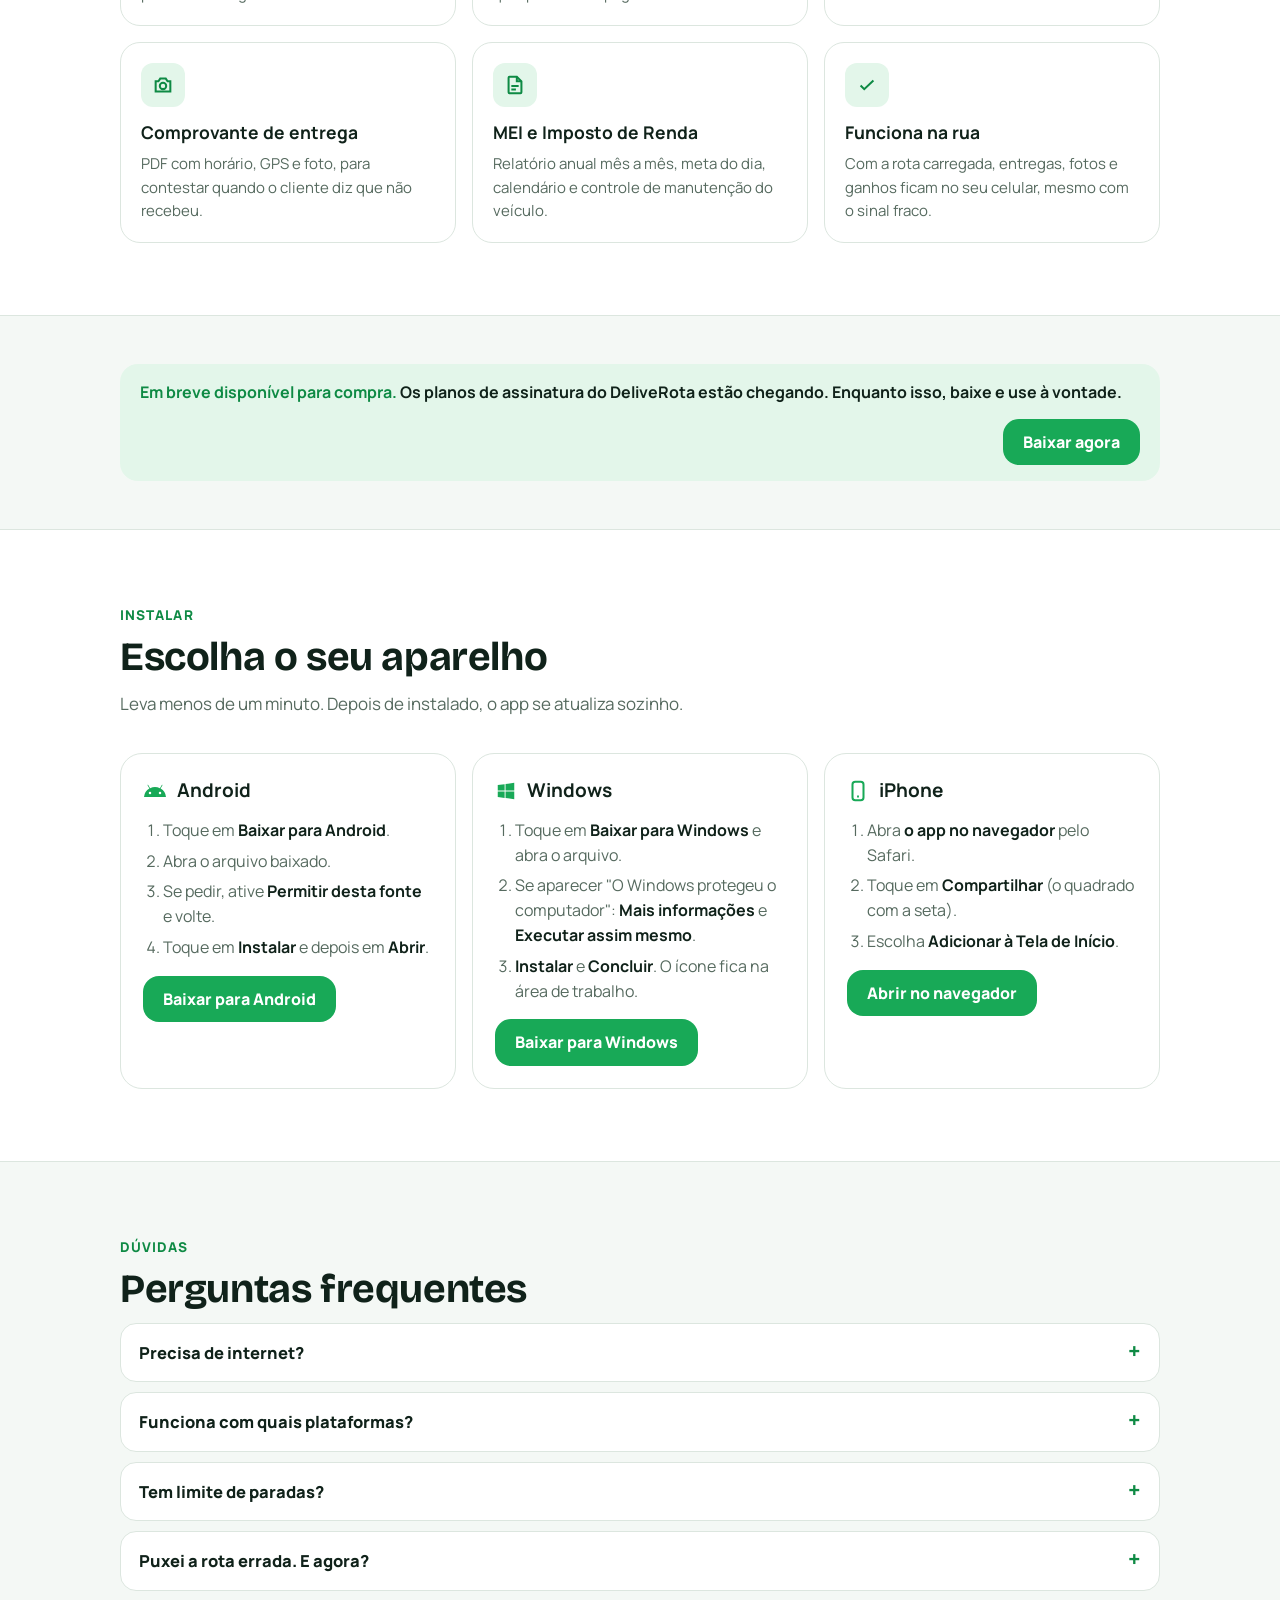
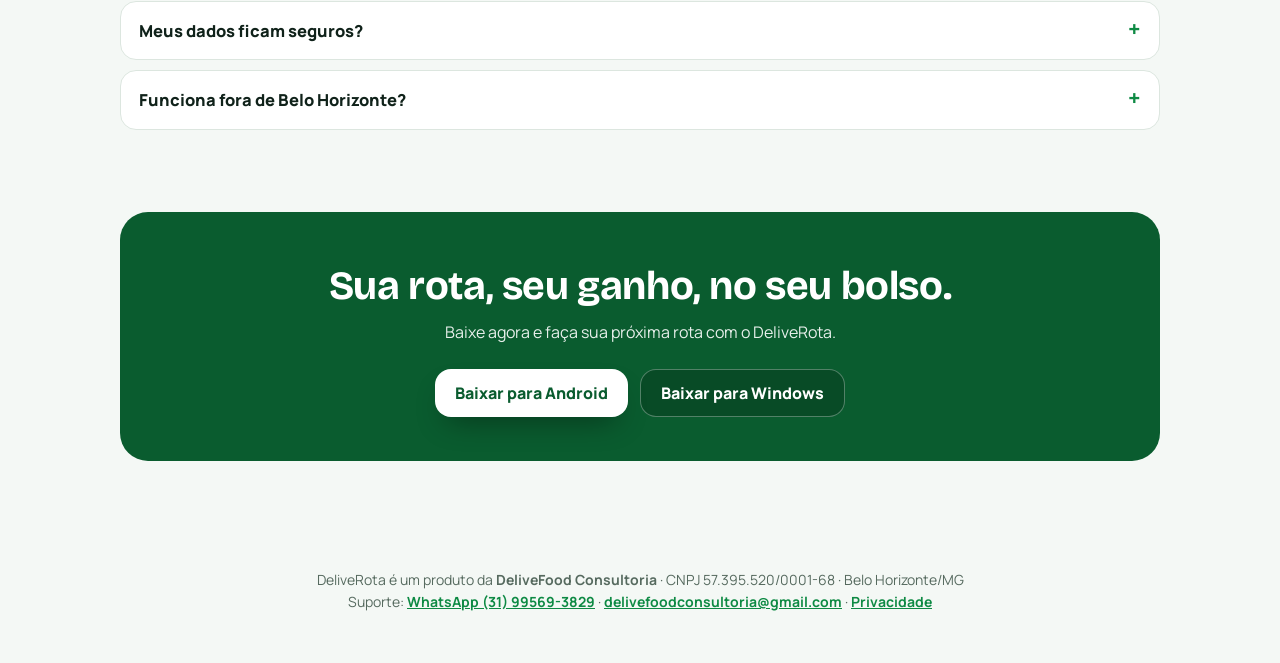
==== commit 1645704b: "Página de download: aviso "Em breve disponível para compra" Co-Authored-By: Claude Opus 5.5 <noreply" ====
--- a/baixar/index.html
+++ b/baixar/index.html
@@ -89,7 +89,7 @@
 
 <div class="hero"><div class="wrap">
   <div>
-    <span class="tag">Feito em BH para entregadores autônomos</span>
+    <span class="tag">Feito em BH para entregadores autônomos · Em breve disponível para compra</span>
     <h1>Carregue a rota. O app otimiza. Você entrega.</h1>
     <p class="lead">O DeliveRota monta a melhor ordem de entrega pelas ruas de verdade, junta pacotes de Mercado Livre, Shopee, Amazon, Correios, Loggi e iFood numa rota só e mostra quanto você lucrou no fim do dia.</p>
     <div class="dl">
@@ -127,6 +127,10 @@
     <div class="f"><div class="ic"><svg width="22" height="22" viewBox="0 0 24 24" fill="none" stroke="currentColor" stroke-width="2.2"><path d="M14 3H6a1 1 0 00-1 1v16a1 1 0 001 1h12a1 1 0 001-1V8z"/><path d="M14 3v5h5M8 13h8M8 17h5"/></svg></div><h3>MEI e Imposto de Renda</h3><p>Relatório anual mês a mês, meta do dia, calendário e controle de manutenção do veículo.</p></div>
     <div class="f"><div class="ic"><svg width="22" height="22" viewBox="0 0 24 24" fill="none" stroke="currentColor" stroke-width="2.2"><path d="M5 12.5l4 4L19 7"/></svg></div><h3>Funciona na rua</h3><p>Com a rota carregada, entregas, fotos e ganhos ficam no seu celular, mesmo com o sinal fraco.</p></div>
   </div>
+</div></section>
+
+<section id="planos" style="padding:48px 0"><div class="wrap">
+  <div class="trial" style="margin:0"><span><b style="color:var(--gs)">Em breve disponível para compra.</b> Os planos de assinatura do DeliveRota estão chegando. Enquanto isso, baixe e use à vontade.</span><a class="btn green" href="#instalar" style="margin-left:auto">Baixar agora</a></div>
 </div></section>
 
 <section id="instalar" class="alt-bg"><div class="wrap">
